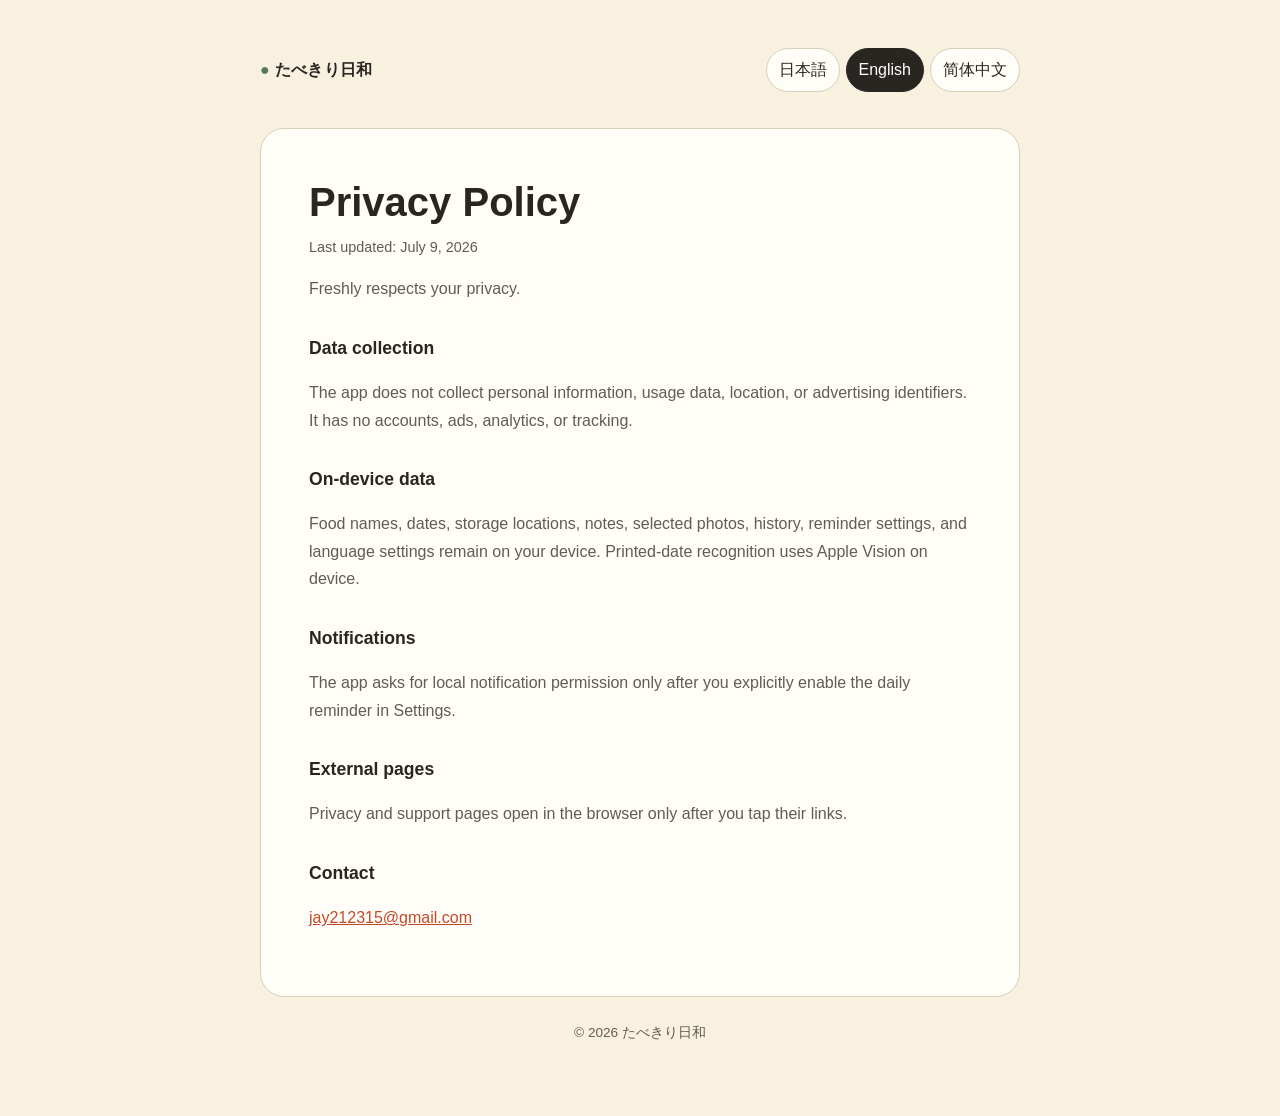
==== website/privacy/index.html @ 331f69bb "Build Tabekiri Biyori iOS 1.0.0" ====
<!doctype html>
<html lang="ja">
<head>
  <meta charset="utf-8"><meta name="viewport" content="width=device-width,initial-scale=1">
  <title>Privacy Policy — たべきり日和</title><link rel="stylesheet" href="../styles.css"><script defer src="../language.js"></script>
</head>
<body><main>
  <header>
    <a class="brand" href="../"><span class="leaf">●</span> たべきり日和</a>
    <nav class="language" aria-label="Language">
      <button data-language-button="ja">日本語</button><button data-language-button="en">English</button><button data-language-button="zh">简体中文</button>
    </nav>
  </header>
  <article data-lang="ja">
    <h1>プライバシーポリシー</h1><p class="updated">最終更新日：2026年7月9日</p>
    <p>たべきり日和は、利用者のプライバシーを大切にしています。</p>
    <h2>収集するデータ</h2><p>本アプリは、個人情報、利用状況、位置情報、広告識別子を収集しません。アカウント登録、広告、分析、トラッキングはありません。</p>
    <h2>端末内のデータ</h2><p>食品名、期限、保存場所、メモ、選択した写真、履歴、通知設定、言語設定は端末内に保存されます。写真の日付読み取りもAppleのVisionを利用して端末内で行います。</p>
    <h2>通知</h2><p>利用者が設定画面で明示的に有効にした場合のみ、ローカル通知の許可を求めます。</p>
    <h2>外部サイト</h2><p>プライバシーポリシーとサポートページは、利用者がリンクをタップしたときだけブラウザで開きます。</p>
    <h2>お問い合わせ</h2><p><a href="mailto:jay212315@gmail.com">jay212315@gmail.com</a></p>
  </article>
  <article data-lang="en">
    <h1>Privacy Policy</h1><p class="updated">Last updated: July 9, 2026</p>
    <p>Freshly respects your privacy.</p>
    <h2>Data collection</h2><p>The app does not collect personal information, usage data, location, or advertising identifiers. It has no accounts, ads, analytics, or tracking.</p>
    <h2>On-device data</h2><p>Food names, dates, storage locations, notes, selected photos, history, reminder settings, and language settings remain on your device. Printed-date recognition uses Apple Vision on device.</p>
    <h2>Notifications</h2><p>The app asks for local notification permission only after you explicitly enable the daily reminder in Settings.</p>
    <h2>External pages</h2><p>Privacy and support pages open in the browser only after you tap their links.</p>
    <h2>Contact</h2><p><a href="mailto:jay212315@gmail.com">jay212315@gmail.com</a></p>
  </article>
  <article data-lang="zh">
    <h1>隐私政策</h1><p class="updated">最后更新：2026年7月9日</p>
    <p>食鲜日记重视你的隐私。</p>
    <h2>数据收集</h2><p>本应用不收集个人信息、使用数据、位置或广告标识符，不提供账号、广告、分析或跟踪功能。</p>
    <h2>本机数据</h2><p>食品名称、期限、保存位置、备注、所选照片、历史记录、提醒和语言设置均保存在设备本地。照片日期识别也通过 Apple Vision 在本机完成。</p>
    <h2>通知</h2><p>仅当你在设置中主动开启每日提醒时，应用才会请求本地通知权限。</p>
    <h2>外部网页</h2><p>只有在你点击链接后，隐私政策与支持页面才会在浏览器中打开。</p>
    <h2>联系我们</h2><p><a href="mailto:jay212315@gmail.com">jay212315@gmail.com</a></p>
  </article>
  <footer>© 2026 たべきり日和</footer>
</main></body></html>
---- website/styles.css ----
:root {
  color-scheme: light;
  --paper: #f8f1df;
  --surface: #fffdf7;
  --ink: #292622;
  --muted: #625c52;
  --accent: #c14a29;
  --leaf: #58785d;
  --line: #d8cfbd;
}
* { box-sizing: border-box; }
body {
  margin: 0;
  background: var(--paper);
  color: var(--ink);
  font-family: -apple-system, BlinkMacSystemFont, "Hiragino Sans", "Noto Sans JP", sans-serif;
  line-height: 1.72;
}
main { width: min(760px, calc(100% - 32px)); margin: 0 auto; padding: 48px 0 72px; }
header { display: flex; align-items: center; justify-content: space-between; gap: 16px; margin-bottom: 36px; }
.brand { color: var(--ink); text-decoration: none; font-weight: 750; letter-spacing: .02em; }
.leaf { color: var(--leaf); }
.language { display: flex; gap: 6px; flex-wrap: wrap; }
button {
  appearance: none; border: 1px solid var(--line); background: var(--surface);
  color: var(--ink); border-radius: 999px; padding: 7px 12px; cursor: pointer; font: inherit;
}
button[aria-pressed="true"] { background: var(--ink); color: #fff; border-color: var(--ink); }
article { background: var(--surface); border: 1px solid var(--line); border-radius: 24px; padding: clamp(24px, 6vw, 48px); }
h1 { font-size: clamp(1.8rem, 5vw, 2.5rem); line-height: 1.25; margin: 0 0 8px; }
h2 { font-size: 1.1rem; margin-top: 30px; }
p, li { color: var(--muted); }
.updated { font-size: .9rem; margin-top: 0; }
a { color: var(--accent); }
[data-lang] { display: none; }
[data-lang].active { display: block; }
footer { text-align: center; color: var(--muted); font-size: .85rem; margin-top: 24px; }
@media (max-width: 560px) { header { align-items: flex-start; flex-direction: column; } }
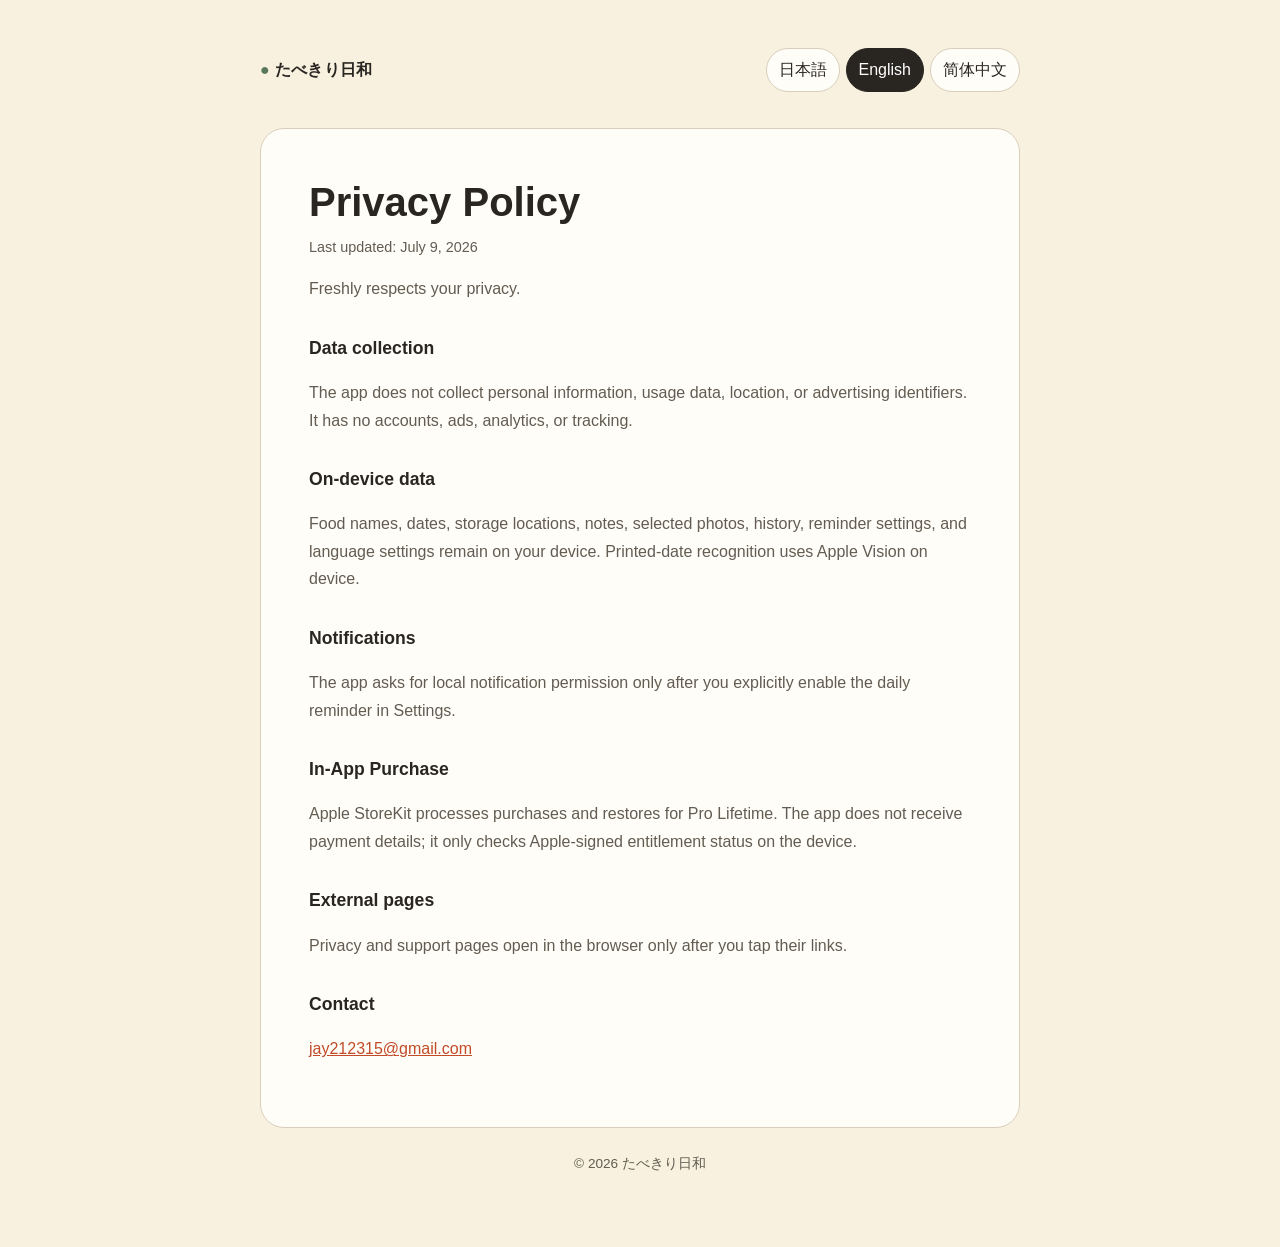
==== commit 7f520fce: "Add lifetime Pro in-app purchase" ====
--- a/website/privacy/index.html
+++ b/website/privacy/index.html
@@ -17,6 +17,7 @@
     <h2>収集するデータ</h2><p>本アプリは、個人情報、利用状況、位置情報、広告識別子を収集しません。アカウント登録、広告、分析、トラッキングはありません。</p>
     <h2>端末内のデータ</h2><p>食品名、期限、保存場所、メモ、選択した写真、履歴、通知設定、言語設定は端末内に保存されます。写真の日付読み取りもAppleのVisionを利用して端末内で行います。</p>
     <h2>通知</h2><p>利用者が設定画面で明示的に有効にした場合のみ、ローカル通知の許可を求めます。</p>
+    <h2>アプリ内購入</h2><p>Pro永久版の購入と復元はAppleのStoreKitによって処理されます。本アプリは支払い情報を受け取らず、端末上でAppleが署名した利用権の状態だけを確認します。</p>
     <h2>外部サイト</h2><p>プライバシーポリシーとサポートページは、利用者がリンクをタップしたときだけブラウザで開きます。</p>
     <h2>お問い合わせ</h2><p><a href="mailto:jay212315@gmail.com">jay212315@gmail.com</a></p>
   </article>
@@ -26,6 +27,7 @@
     <h2>Data collection</h2><p>The app does not collect personal information, usage data, location, or advertising identifiers. It has no accounts, ads, analytics, or tracking.</p>
     <h2>On-device data</h2><p>Food names, dates, storage locations, notes, selected photos, history, reminder settings, and language settings remain on your device. Printed-date recognition uses Apple Vision on device.</p>
     <h2>Notifications</h2><p>The app asks for local notification permission only after you explicitly enable the daily reminder in Settings.</p>
+    <h2>In-App Purchase</h2><p>Apple StoreKit processes purchases and restores for Pro Lifetime. The app does not receive payment details; it only checks Apple-signed entitlement status on the device.</p>
     <h2>External pages</h2><p>Privacy and support pages open in the browser only after you tap their links.</p>
     <h2>Contact</h2><p><a href="mailto:jay212315@gmail.com">jay212315@gmail.com</a></p>
   </article>
@@ -35,9 +37,9 @@
     <h2>数据收集</h2><p>本应用不收集个人信息、使用数据、位置或广告标识符，不提供账号、广告、分析或跟踪功能。</p>
     <h2>本机数据</h2><p>食品名称、期限、保存位置、备注、所选照片、历史记录、提醒和语言设置均保存在设备本地。照片日期识别也通过 Apple Vision 在本机完成。</p>
     <h2>通知</h2><p>仅当你在设置中主动开启每日提醒时，应用才会请求本地通知权限。</p>
+    <h2>App 内购买</h2><p>Pro 永久版的购买与恢复由 Apple StoreKit 处理。本应用不会收到支付信息，只会在设备上检查 Apple 签名的权益状态。</p>
     <h2>外部网页</h2><p>只有在你点击链接后，隐私政策与支持页面才会在浏览器中打开。</p>
     <h2>联系我们</h2><p><a href="mailto:jay212315@gmail.com">jay212315@gmail.com</a></p>
   </article>
   <footer>© 2026 たべきり日和</footer>
 </main></body></html>
-
